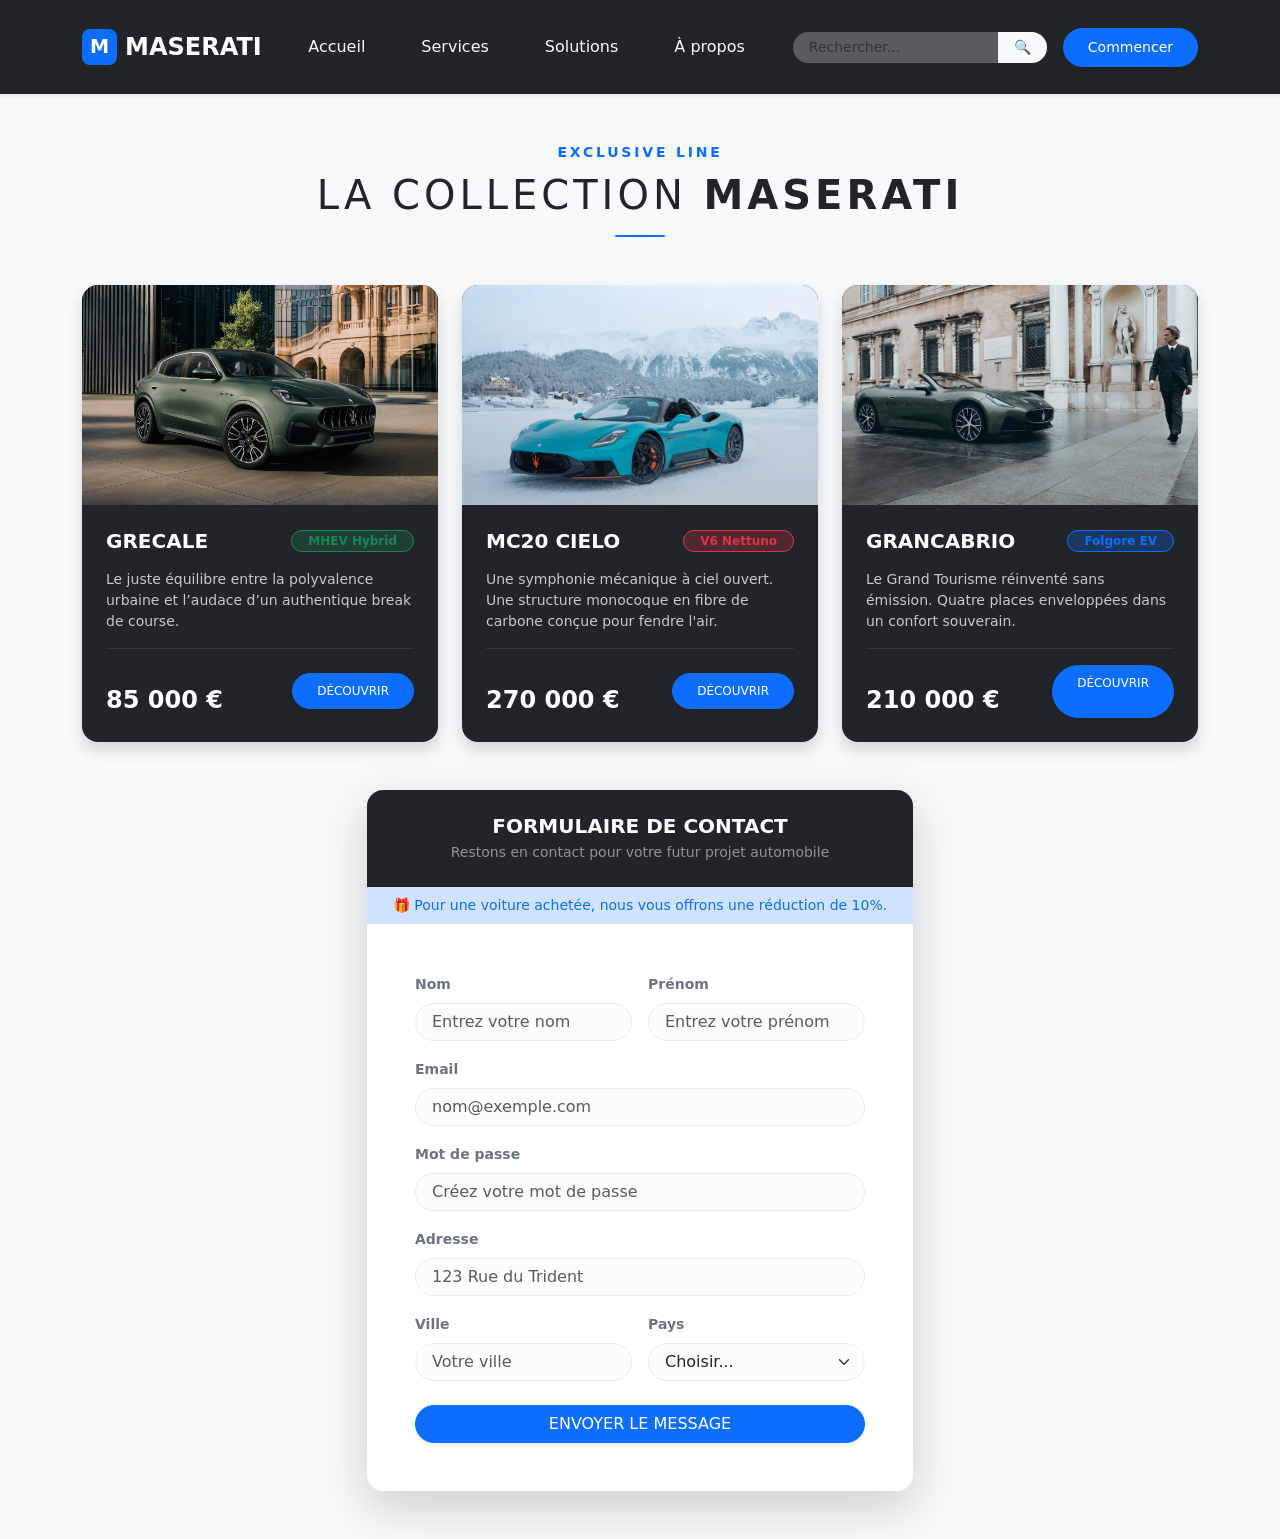
==== index.html @ 0b2f7b09 "Premier commit : ajout des fichiers du projet" ====
<!DOCTYPE html>
<html lang="fr">
<head>
    <meta charset="UTF-8">
    <meta name="viewport" content="width=device-width, initial-scale=1.0">
    <title>Maserati - Collection exclusive</title>
    <link rel="stylesheet" href="css/bootstrap.min.css">
</head>
<body class="bg-light text-dark">

    <nav class="navbar navbar-expand-lg navbar-dark bg-dark sticky-top shadow-sm py-4 position-relative overflow-hidden">
        
        <video autoplay loop muted playsinline class="position-absolute top-0 start-0 w-100 h-100 object-fit-cover z-0">
            <source src="grancabrio-folgore-on-the-road-preview-video-desktop.mp4" type="video/mp4">
        </video>

        <div class="container d-flex align-items-center justify-content-between position-relative z-1">

            <a class="navbar-brand d-flex align-items-center fw-bold fs-4 text-white" href="#">
                <span class="bg-primary text-white p-2 rounded-3 me-2 d-inline-block" style="line-height: 1; font-size: 1.2rem;">M</span>
                MASERATI
            </a>

            <ul class="nav d-none d-lg-flex align-items-center gap-4 list-unstyled mb-0">
                <li class="nav-item"><a class="nav-link active link-light fw-medium text-decoration-none" href="#">Accueil</a></li>
                <li class="nav-item"><a class="nav-link link-light fw-medium text-decoration-none" href="#">Services</a></li>
                <li class="nav-item"><a class="nav-link link-light fw-medium text-decoration-none" href="#">Solutions</a></li>
                <li class="nav-item"><a class="nav-link link-light fw-medium text-decoration-none" href="#">À propos</a></li>
                
                <div class="d-flex align-items-center gap-3 ms-2">
                    <form class="d-none d-xl-flex" role="search">
                        <div class="input-group">
                            <input class="form-control form-control-sm bg-white bg-opacity-25 border-0 text-white px-3 rounded-start-pill shadow-none" type="search" placeholder="Rechercher...">
                            <button class="btn btn-sm btn-light bg-opacity-25 border-0 rounded-end-pill text-white px-3" type="submit">🔍</button>
                        </div>
                    </form>
                    <a href="#" class="btn btn-primary btn-sm px-4 py-2 rounded-pill shadow-sm fw-medium">Commencer</a>
                </div>
            </ul>

            <button class="navbar-toggler border-0 shadow-none p-0 d-lg-none" type="button" data-bs-toggle="collapse" data-bs-target="#menuMobileCollapse" aria-controls="menuMobileCollapse" aria-expanded="false" aria-label="Toggle navigation">
                <span class="navbar-toggler-icon fs-4"></span>
            </button>

        </div>
    </nav>

    <div class="collapse d-lg-none bg-white shadow-sm border-bottom" id="menuMobileCollapse">
        <div class="container py-4">
            <div class="bg-danger rounded-pill mb-4 mx-auto" style="width: 55px; height: 4px;"></div>
            <ul class="list-unstyled text-center d-flex flex-column gap-3 fs-4 mb-0">
                <li class="nav-item"><a class="nav-link link-dark fw-semibold text-decoration-none" href="#">Accueil</a></li>
                <li class="nav-item"><a class="nav-link link-dark fw-semibold text-decoration-none" href="#">Services</a></li>
                <li class="nav-item"><a class="nav-link link-dark fw-semibold text-decoration-none" href="#">Solutions</a></li>
                <li class="nav-item"><a class="nav-link link-dark fw-semibold text-decoration-none" href="#">À propos</a></li>
            </ul>
        </div>
    </div>

    <div class="container my-5">
      <div class="text-center mb-5 position-relative">
        <span class="text-primary text-uppercase fw-bold tracking-widest small d-block mb-2" style="letter-spacing: 0.2em;">Exclusive Line</span>
        <h2 class="fw-light text-dark text-uppercase display-6" style="letter-spacing: 0.1em;">La Collection <span class="fw-bold">Maserati</span></h2>
        <div class="bg-primary rounded-pill mx-auto mt-3" style="width: 50px; height: 2px;"></div>
      </div>

      <div class="row g-4 justify-content-center">
        <div class="col-12 col-md-6 col-lg-4">
          <div class="card h-100 border-0 bg-dark text-white overflow-hidden rounded-4 shadow">
            <div class="overflow-hidden position-relative" style="max-height: 220px;">
              <img src="grecale-green-right-view-desktop.jpg" class="card-img-top object-fit-cover w-100 h-100" alt="Maserati Grecale" style="min-height: 220px;">
              <div class="position-absolute top-0 start-0 bg-gradient-to-t w-100 h-100 opacity-25" style="background: linear-gradient(to top, rgba(0,0,0,0.7), transparent);"></div>
            </div>
            <div class="card-body p-4 d-flex flex-column">
              <div class="d-flex justify-content-between align-items-center mb-3">
                <h4 class="fw-bold mb-0 text-uppercase tracking-wide fs-5">Grecale</h4>
                <span class="badge bg-success bg-opacity-25 text-success rounded-pill px-3 py-1.5 small fw-semibold border border-success border-opacity-20">MHEV Hybrid</span>
              </div>
              <p class="small opacity-75 lh-base flex-grow-1">Le juste équilibre entre la polyvalence urbaine et l’audace d’un authentique break de course.</p>
              <div class="pt-3 border-top border-secondary border-opacity-25 d-flex justify-content-between align-items-center mt-auto">
                <div>
                  <span class="d-block text-uppercase text-muted opacity-75" style="font-size: 0.7rem;">À partir de</span>
                  <span class="fs-4 fw-bold">85 000 €</span>
                </div>
                <a href="#" class="btn btn-primary btn-sm rounded-pill px-4 py-2 text-uppercase tracking-wider shadow-sm" style="font-size: 0.75rem;">Découvrir</a>
              </div>
            </div>
          </div>
        </div>

        <div class="col-12 col-md-6 col-lg-4">
          <div class="card h-100 border-0 bg-dark text-white overflow-hidden rounded-4 shadow">
            <div class="overflow-hidden position-relative" style="max-height: 220px;">
              <img src="mcpura-cielo-frozen-magma-front-side-view-hero-desktop.webp" class="card-img-top object-fit-cover w-100 h-100" alt="Maserati MC20 Cielo" style="min-height: 220px;">
              <div class="position-absolute top-0 start-0 bg-gradient-to-t w-100 h-100 opacity-25" style="background: linear-gradient(to top, rgba(0,0,0,0.7), transparent);"></div>
            </div>
            <div class="card-body p-4 d-flex flex-column">
              <div class="d-flex justify-content-between align-items-center mb-3">
                <h4 class="fw-bold mb-0 text-uppercase tracking-wide fs-5">MC20 Cielo</h4>
                <span class="badge bg-danger bg-opacity-25 text-danger rounded-pill px-3 py-1.5 small fw-semibold border border-danger border-opacity-20">V6 Nettuno</span>
              </div>
              <p class="small opacity-75 lh-base flex-grow-1">Une symphonie mécanique à ciel ouvert. Une structure monocoque en fibre de carbone conçue pour fendre l'air.</p>
              <div class="pt-3 border-top border-secondary border-opacity-25 d-flex justify-content-between align-items-center mt-auto">
                <div>
                  <span class="d-block text-uppercase text-muted opacity-75" style="font-size: 0.7rem;">À partir de</span>
                  <span class="fs-4 fw-bold">270 000 €</span>
                </div>
                <a href="#" class="btn btn-primary btn-sm rounded-pill px-4 py-2 text-uppercase tracking-wider shadow-sm" style="font-size: 0.75rem;">Découvrir</a>
              </div>
            </div>
          </div>
        </div>

        <div class="col-12 col-md-6 col-lg-4">
          <div class="card h-100 border-0 bg-dark text-white overflow-hidden rounded-4 shadow">
            <div class="overflow-hidden position-relative" style="max-height: 220px;">
              <img src="grancabrio-base-trim-roof-opened-front-left-view-desktop.jpg" class="card-img-top object-fit-cover w-100 h-100" alt="Maserati GranCabrio" style="min-height: 220px;">
              <div class="position-absolute top-0 start-0 bg-gradient-to-t w-100 h-100 opacity-25" style="background: linear-gradient(to top, rgba(0,0,0,0.7), transparent);"></div>
            </div>
            <div class="card-body p-4 d-flex flex-column">
              <div class="d-flex justify-content-between align-items-center mb-3">
                <h4 class="fw-bold mb-0 text-uppercase tracking-wide fs-5">GranCabrio</h4>
                <span class="badge bg-primary bg-opacity-25 text-primary rounded-pill px-3 py-1.5 small fw-semibold border border-primary border-opacity-20">Folgore EV</span>
              </div>
              <p class="small opacity-75 lh-base flex-grow-1">Le Grand Tourisme réinventé sans émission. Quatre places enveloppées dans un confort souverain.</p>
              <div class="pt-3 border-top border-secondary border-opacity-25 d-flex justify-content-between align-items-between mt-auto">
                <div>
                  <span class="d-block text-uppercase text-muted opacity-75" style="font-size: 0.7rem;">À partir de</span>
                  <span class="fs-4 fw-bold">210 000 €</span>
                </div>
                <a href="#" class="btn btn-primary btn-sm rounded-pill px-4 py-2 text-uppercase tracking-wider shadow-sm" style="font-size: 0.75rem;">Découvrir</a>
              </div>
            </div>
          </div>
        </div>
      </div>
    </div>

    <div class="container my-5">
      <div class="row justify-content-center">
        <div class="col-12 col-md-8 col-lg-6">
          <div class="card border-0 shadow-lg bg-white rounded-4 overflow-hidden">
            <div class="card-header bg-dark text-white text-center py-4 border-0">
              <h3 class="fw-bold text-uppercase tracking-wider mb-1 fs-5">Formulaire de contact</h3>
              <p class="text-white-50 small mb-0">Restons en contact pour votre futur projet automobile</p>
            </div>
            <div class="bg-primary-subtle text-primary text-center py-2 px-3 small fw-medium">
              🎁 Pour une voiture achetée, nous vous offrons une réduction de 10%.
            </div>
            <div class="card-body p-4 p-sm-5">
              <form>
                <div class="row g-3 mb-3">
                  <div class="col-12 col-sm-6">
                    <label for="inputNom" class="form-label small fw-semibold text-secondary">Nom</label>
                    <input type="text" class="form-control rounded-pill px-3 shadow-none border-light-subtle bg-light bg-opacity-50" id="inputNom" placeholder="Entrez votre nom" required>
                  </div>
                  <div class="col-12 col-sm-6">
                    <label for="inputPrenom" class="form-label small fw-semibold text-secondary">Prénom</label>
                    <input type="text" class="form-control rounded-pill px-3 shadow-none border-light-subtle bg-light bg-opacity-50" id="inputPrenom" placeholder="Entrez votre prénom" required>
                  </div>
                </div>
                <div class="mb-3">
                  <label for="inputEmail" class="form-label small fw-semibold text-secondary">Email</label>
                  <input type="email" class="form-control rounded-pill px-3 shadow-none border-light-subtle bg-light bg-opacity-50" id="inputEmail" placeholder="nom@exemple.com" required>
                </div>
                <div class="mb-3">
                  <label for="inputPassword" class="form-label small fw-semibold text-secondary">Mot de passe</label>
                  <input type="password" class="form-control rounded-pill px-3 shadow-none border-light-subtle bg-light bg-opacity-50" id="inputPassword" placeholder="Créez votre mot de passe" required>
                </div>
                <div class="mb-3">
                  <label for="inputAddress" class="form-label small fw-semibold text-secondary">Adresse</label>
                  <input type="text" class="form-control rounded-pill px-3 shadow-none border-light-subtle bg-light bg-opacity-50" id="inputAddress" placeholder="123 Rue du Trident" required>
                </div>
                <div class="row g-3 mb-4">
                  <div class="col-12 col-sm-6">
                    <label for="inputVille" class="form-label small fw-semibold text-secondary">Ville</label>
                    <input type="text" class="form-control rounded-pill px-3 shadow-none border-light-subtle bg-light bg-opacity-50" id="inputVille" placeholder="Votre ville" required>
                  </div>
                  <div class="col-12 col-sm-6">
                    <label for="selectPays" class="form-label small fw-semibold text-secondary">Pays</label>
                    <select class="form-select rounded-pill px-3 shadow-none border-light-subtle bg-light bg-opacity-50" id="selectPays" required>
                      <option value="" selected disabled>Choisir...</option>
                      <option value="CI">Côte d'Ivoire</option>
                      <option value="FR">France</option>
                      <option value="ES">Espagne</option>
                    </select>
                  </div>
                </div>
                <div class="d-grid mt-4">
                  <button type="submit" class="btn btn-primary rounded-pill py-2.5 fw-medium text-uppercase tracking-wider shadow-sm fs-7">Envoyer le message</button>
                </div>
              </form>
            </div>
          </div>
        </div>
      </div>
    </div>

</body>
</html>
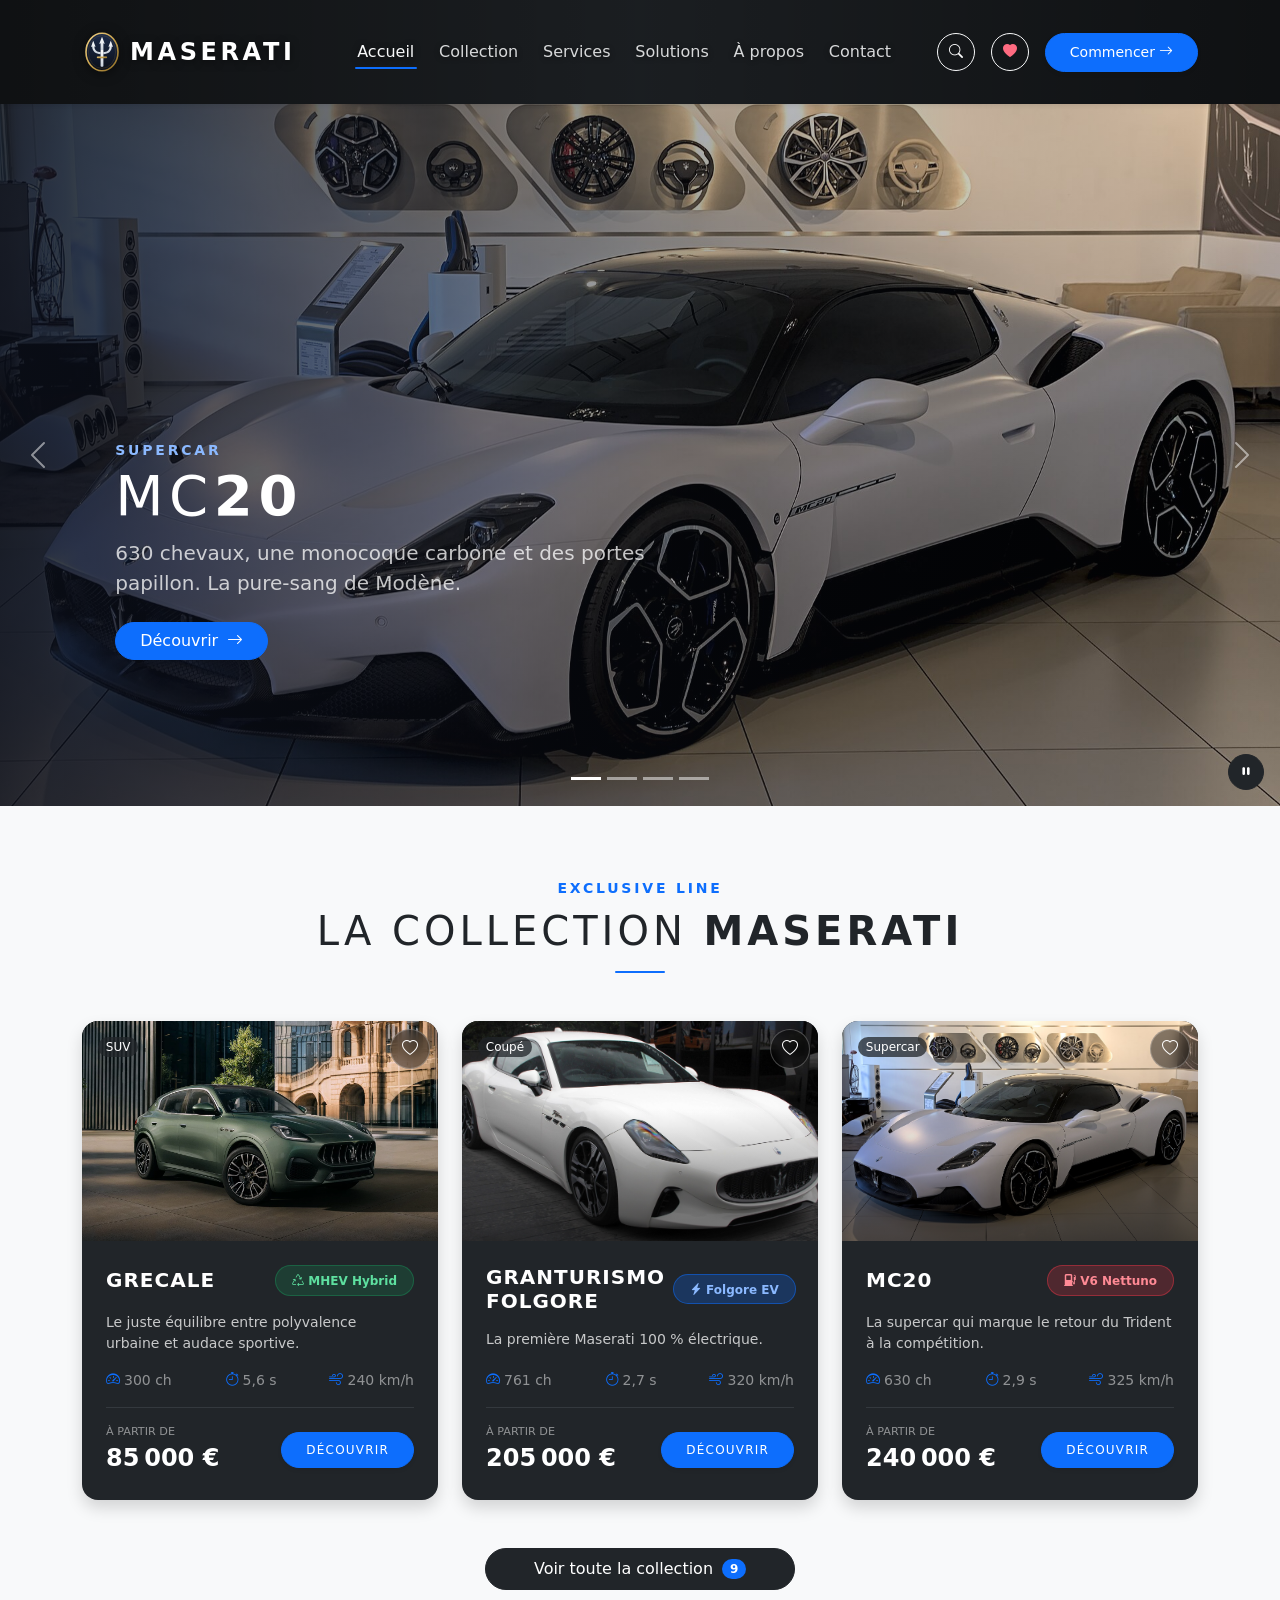
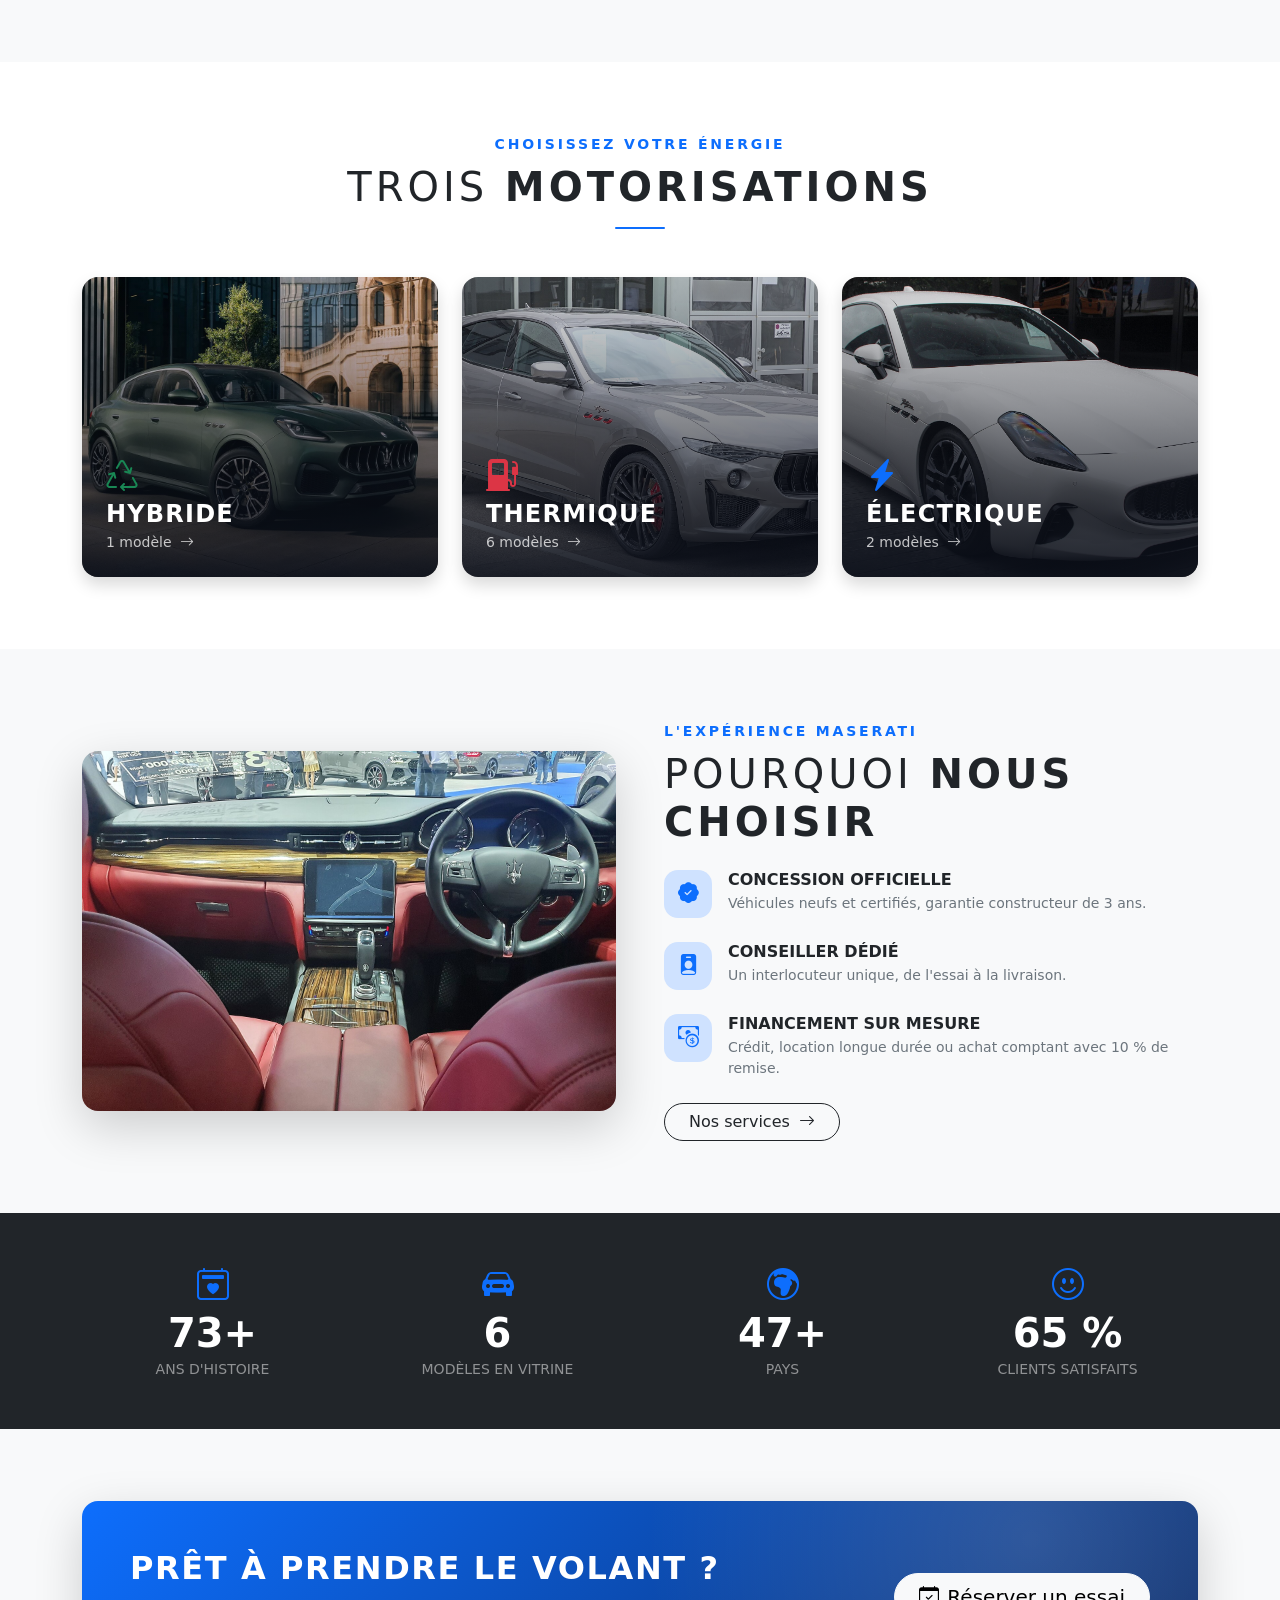
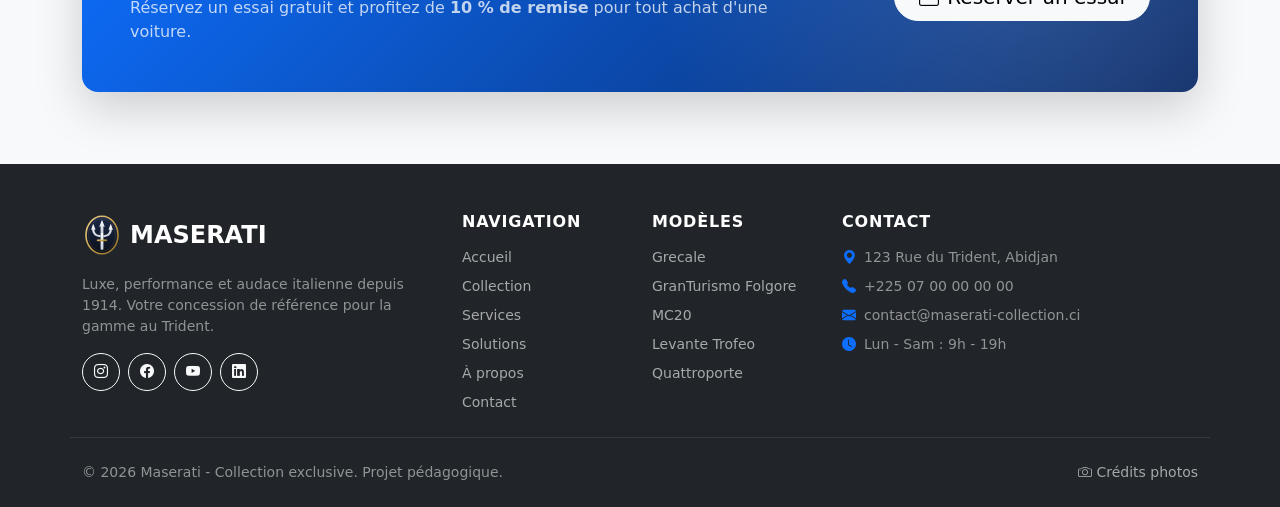
==== commit a451b659: "Update" ====
--- a/index.html
+++ b/index.html
@@ -3,198 +3,188 @@
 <head>
     <meta charset="UTF-8">
     <meta name="viewport" content="width=device-width, initial-scale=1.0">
-    <title>Maserati - Collection exclusive</title>
+    <meta name="description" content="Maserati - Collection exclusive : découvrez la gamme au Trident, nos services et nos solutions de financement.">
+    <title>Accueil | Maserati - Collection exclusive</title>
+    <link rel="icon" href="assets/img/logo.svg" type="image/svg+xml">
     <link rel="stylesheet" href="css/bootstrap.min.css">
+    <link rel="stylesheet" href="css/bootstrap-icons.min.css">
+    <link rel="stylesheet" href="assets/css/style.css">
 </head>
-<body class="bg-light text-dark">
+<body class="bg-light text-dark" data-page="accueil">
 
-    <nav class="navbar navbar-expand-lg navbar-dark bg-dark sticky-top shadow-sm py-4 position-relative overflow-hidden">
-        
-        <video autoplay loop muted playsinline class="position-absolute top-0 start-0 w-100 h-100 object-fit-cover z-0">
-            <source src="grancabrio-folgore-on-the-road-preview-video-desktop.mp4" type="video/mp4">
-        </video>
+    <a class="visually-hidden-focusable position-absolute top-0 start-0 m-2 btn btn-primary z-3" href="#contenu">Aller au contenu</a>
+    <div id="site-header"></div>
 
-        <div class="container d-flex align-items-center justify-content-between position-relative z-1">
+    <main id="contenu">
 
-            <a class="navbar-brand d-flex align-items-center fw-bold fs-4 text-white" href="#">
-                <span class="bg-primary text-white p-2 rounded-3 me-2 d-inline-block" style="line-height: 1; font-size: 1.2rem;">M</span>
-                MASERATI
-            </a>
-
-            <ul class="nav d-none d-lg-flex align-items-center gap-4 list-unstyled mb-0">
-                <li class="nav-item"><a class="nav-link active link-light fw-medium text-decoration-none" href="#">Accueil</a></li>
-                <li class="nav-item"><a class="nav-link link-light fw-medium text-decoration-none" href="#">Services</a></li>
-                <li class="nav-item"><a class="nav-link link-light fw-medium text-decoration-none" href="#">Solutions</a></li>
-                <li class="nav-item"><a class="nav-link link-light fw-medium text-decoration-none" href="#">À propos</a></li>
-                
-                <div class="d-flex align-items-center gap-3 ms-2">
-                    <form class="d-none d-xl-flex" role="search">
-                        <div class="input-group">
-                            <input class="form-control form-control-sm bg-white bg-opacity-25 border-0 text-white px-3 rounded-start-pill shadow-none" type="search" placeholder="Rechercher...">
-                            <button class="btn btn-sm btn-light bg-opacity-25 border-0 rounded-end-pill text-white px-3" type="submit">🔍</button>
-                        </div>
-                    </form>
-                    <a href="#" class="btn btn-primary btn-sm px-4 py-2 rounded-pill shadow-sm fw-medium">Commencer</a>
-                </div>
-            </ul>
-
-            <button class="navbar-toggler border-0 shadow-none p-0 d-lg-none" type="button" data-bs-toggle="collapse" data-bs-target="#menuMobileCollapse" aria-controls="menuMobileCollapse" aria-expanded="false" aria-label="Toggle navigation">
-                <span class="navbar-toggler-icon fs-4"></span>
-            </button>
-
+      <!-- ================= CARROUSEL ================= -->
+      <section class="carousel slide carousel-fade hero-carousel" id="heroCarousel" data-bs-ride="carousel" data-bs-interval="6000" aria-label="Modèles à la une">
+        <div class="carousel-indicators">
+          <button type="button" data-bs-target="#heroCarousel" data-bs-slide-to="0" class="active" aria-current="true" aria-label="MC20"></button>
+          <button type="button" data-bs-target="#heroCarousel" data-bs-slide-to="1" aria-label="GranTurismo Folgore"></button>
+          <button type="button" data-bs-target="#heroCarousel" data-bs-slide-to="2" aria-label="Grecale"></button>
+          <button type="button" data-bs-target="#heroCarousel" data-bs-slide-to="3" aria-label="Quattroporte"></button>
         </div>
-    </nav>
-
-    <div class="collapse d-lg-none bg-white shadow-sm border-bottom" id="menuMobileCollapse">
-        <div class="container py-4">
-            <div class="bg-danger rounded-pill mb-4 mx-auto" style="width: 55px; height: 4px;"></div>
-            <ul class="list-unstyled text-center d-flex flex-column gap-3 fs-4 mb-0">
-                <li class="nav-item"><a class="nav-link link-dark fw-semibold text-decoration-none" href="#">Accueil</a></li>
-                <li class="nav-item"><a class="nav-link link-dark fw-semibold text-decoration-none" href="#">Services</a></li>
-                <li class="nav-item"><a class="nav-link link-dark fw-semibold text-decoration-none" href="#">Solutions</a></li>
-                <li class="nav-item"><a class="nav-link link-dark fw-semibold text-decoration-none" href="#">À propos</a></li>
-            </ul>
-        </div>
-    </div>
-
-    <div class="container my-5">
-      <div class="text-center mb-5 position-relative">
-        <span class="text-primary text-uppercase fw-bold tracking-widest small d-block mb-2" style="letter-spacing: 0.2em;">Exclusive Line</span>
-        <h2 class="fw-light text-dark text-uppercase display-6" style="letter-spacing: 0.1em;">La Collection <span class="fw-bold">Maserati</span></h2>
-        <div class="bg-primary rounded-pill mx-auto mt-3" style="width: 50px; height: 2px;"></div>
-      </div>
-
-      <div class="row g-4 justify-content-center">
-        <div class="col-12 col-md-6 col-lg-4">
-          <div class="card h-100 border-0 bg-dark text-white overflow-hidden rounded-4 shadow">
-            <div class="overflow-hidden position-relative" style="max-height: 220px;">
-              <img src="grecale-green-right-view-desktop.jpg" class="card-img-top object-fit-cover w-100 h-100" alt="Maserati Grecale" style="min-height: 220px;">
-              <div class="position-absolute top-0 start-0 bg-gradient-to-t w-100 h-100 opacity-25" style="background: linear-gradient(to top, rgba(0,0,0,0.7), transparent);"></div>
+        <div class="carousel-inner">
+          <div class="carousel-item active">
+            <img src="assets/img/voitures/mc20.jpg" class="d-block w-100 hero-img" alt="Maserati MC20 blanche exposée en concession">
+            <div class="carousel-caption text-start">
+              <span class="text-uppercase small fw-bold tracking-widest hero-kicker">Supercar</span>
+              <h1 class="display-4 fw-light text-uppercase tracking-wider">MC<span class="fw-bold">20</span></h1>
+              <p class="lead opacity-75 d-none d-md-block">630 chevaux, une monocoque carbone et des portes papillon. La pure-sang de Modène.</p>
+              <button type="button" class="btn btn-primary rounded-pill px-4 mt-2" data-car="mc20">Découvrir <i class="bi bi-arrow-right ms-1" aria-hidden="true"></i></button>
             </div>
-            <div class="card-body p-4 d-flex flex-column">
-              <div class="d-flex justify-content-between align-items-center mb-3">
-                <h4 class="fw-bold mb-0 text-uppercase tracking-wide fs-5">Grecale</h4>
-                <span class="badge bg-success bg-opacity-25 text-success rounded-pill px-3 py-1.5 small fw-semibold border border-success border-opacity-20">MHEV Hybrid</span>
-              </div>
-              <p class="small opacity-75 lh-base flex-grow-1">Le juste équilibre entre la polyvalence urbaine et l’audace d’un authentique break de course.</p>
-              <div class="pt-3 border-top border-secondary border-opacity-25 d-flex justify-content-between align-items-center mt-auto">
-                <div>
-                  <span class="d-block text-uppercase text-muted opacity-75" style="font-size: 0.7rem;">À partir de</span>
-                  <span class="fs-4 fw-bold">85 000 €</span>
-                </div>
-                <a href="#" class="btn btn-primary btn-sm rounded-pill px-4 py-2 text-uppercase tracking-wider shadow-sm" style="font-size: 0.75rem;">Découvrir</a>
-              </div>
+          </div>
+          <div class="carousel-item">
+            <img src="assets/img/voitures/granturismo-folgore.jpg" class="d-block w-100 hero-img" alt="Maserati GranTurismo Folgore blanche" loading="lazy">
+            <div class="carousel-caption text-start">
+              <span class="text-uppercase small fw-bold tracking-widest hero-kicker"><i class="bi bi-lightning-charge-fill me-1" aria-hidden="true"></i>100 % électrique</span>
+              <h2 class="display-4 fw-light text-uppercase tracking-wider">GranTurismo <span class="fw-bold">Folgore</span></h2>
+              <p class="lead opacity-75 d-none d-md-block">761 chevaux, zéro émission. Le Grand Tourisme entre dans une nouvelle ère.</p>
+              <button type="button" class="btn btn-primary rounded-pill px-4 mt-2" data-car="granturismo-folgore">Découvrir <i class="bi bi-arrow-right ms-1" aria-hidden="true"></i></button>
+            </div>
+          </div>
+          <div class="carousel-item">
+            <img src="assets/img/voitures/grecale-trofeo.jpg" class="d-block w-100 hero-img" alt="Maserati Grecale Trofeo noire" loading="lazy">
+            <div class="carousel-caption text-start">
+              <span class="text-uppercase small fw-bold tracking-widest hero-kicker">SUV</span>
+              <h2 class="display-4 fw-light text-uppercase tracking-wider"><span class="fw-bold">Grecale</span></h2>
+              <p class="lead opacity-75 d-none d-md-block">Le SUV qui conjugue polyvalence au quotidien et âme de sportive.</p>
+              <button type="button" class="btn btn-primary rounded-pill px-4 mt-2" data-car="grecale">Découvrir <i class="bi bi-arrow-right ms-1" aria-hidden="true"></i></button>
+            </div>
+          </div>
+          <div class="carousel-item">
+            <img src="assets/img/voitures/quattroporte.jpg" class="d-block w-100 hero-img" alt="Maserati Quattroporte Trofeo grise" loading="lazy">
+            <div class="carousel-caption text-start">
+              <span class="text-uppercase small fw-bold tracking-widest hero-kicker">Berline</span>
+              <h2 class="display-4 fw-light text-uppercase tracking-wider"><span class="fw-bold">Quattroporte</span></h2>
+              <p class="lead opacity-75 d-none d-md-block">Depuis 1963, la berline de luxe à l'âme de compétition.</p>
+              <button type="button" class="btn btn-primary rounded-pill px-4 mt-2" data-car="quattroporte">Découvrir <i class="bi bi-arrow-right ms-1" aria-hidden="true"></i></button>
             </div>
           </div>
         </div>
+        <button class="carousel-control-prev" type="button" data-bs-target="#heroCarousel" data-bs-slide="prev">
+          <span class="carousel-control-prev-icon" aria-hidden="true"></span><span class="visually-hidden">Précédent</span>
+        </button>
+        <button class="carousel-control-next" type="button" data-bs-target="#heroCarousel" data-bs-slide="next">
+          <span class="carousel-control-next-icon" aria-hidden="true"></span><span class="visually-hidden">Suivant</span>
+        </button>
+        <button type="button" class="btn btn-sm btn-dark bg-opacity-50 rounded-circle position-absolute bottom-0 end-0 m-3 z-3 carousel-pause" id="heroPause" aria-label="Mettre le carrousel en pause">
+          <i class="bi bi-pause-fill" aria-hidden="true"></i>
+        </button>
+      </section>
 
-        <div class="col-12 col-md-6 col-lg-4">
-          <div class="card h-100 border-0 bg-dark text-white overflow-hidden rounded-4 shadow">
-            <div class="overflow-hidden position-relative" style="max-height: 220px;">
-              <img src="mcpura-cielo-frozen-magma-front-side-view-hero-desktop.webp" class="card-img-top object-fit-cover w-100 h-100" alt="Maserati MC20 Cielo" style="min-height: 220px;">
-              <div class="position-absolute top-0 start-0 bg-gradient-to-t w-100 h-100 opacity-25" style="background: linear-gradient(to top, rgba(0,0,0,0.7), transparent);"></div>
+      <!-- ================= MODÈLES À LA UNE ================= -->
+      <section class="container py-5 my-4">
+        <div class="text-center mb-5 reveal">
+          <span class="text-primary text-uppercase fw-bold small d-block mb-2 tracking-widest">Exclusive Line</span>
+          <h2 class="fw-light text-dark text-uppercase display-6 tracking-wider">La Collection <span class="fw-bold">Maserati</span></h2>
+          <div class="bg-primary rounded-pill mx-auto mt-3 section-bar"></div>
+        </div>
+
+        <div class="row g-4 justify-content-center" id="featuredList"></div>
+
+        <div class="text-center mt-5 reveal">
+          <a href="collection.html" class="btn btn-dark rounded-pill px-5 py-2">
+            Voir toute la collection <span class="badge bg-primary rounded-pill ms-1" id="totalModels"></span>
+          </a>
+        </div>
+      </section>
+
+      <!-- ================= PAR MOTORISATION ================= -->
+      <section class="bg-white py-5">
+        <div class="container py-4">
+          <div class="text-center mb-5 reveal">
+            <span class="text-primary text-uppercase fw-bold small d-block mb-2 tracking-widest">Choisissez votre énergie</span>
+            <h2 class="fw-light text-dark text-uppercase display-6 tracking-wider">Trois <span class="fw-bold">motorisations</span></h2>
+            <div class="bg-primary rounded-pill mx-auto mt-3 section-bar"></div>
+          </div>
+          <div class="row g-4" id="energyTiles"></div>
+        </div>
+      </section>
+
+      <!-- ================= POURQUOI NOUS ================= -->
+      <section class="container py-5 my-4">
+        <div class="row g-5 align-items-center">
+          <div class="col-12 col-lg-6 reveal">
+            <div class="rounded-4 overflow-hidden shadow-lg position-relative about-img">
+              <img src="assets/img/voitures/interieur-quattroporte.jpg" class="position-absolute top-0 start-0 w-100 h-100 object-fit-cover" alt="Intérieur cuir rouge d'une Maserati Quattroporte" loading="lazy">
             </div>
-            <div class="card-body p-4 d-flex flex-column">
-              <div class="d-flex justify-content-between align-items-center mb-3">
-                <h4 class="fw-bold mb-0 text-uppercase tracking-wide fs-5">MC20 Cielo</h4>
-                <span class="badge bg-danger bg-opacity-25 text-danger rounded-pill px-3 py-1.5 small fw-semibold border border-danger border-opacity-20">V6 Nettuno</span>
+          </div>
+          <div class="col-12 col-lg-6 reveal">
+            <span class="text-primary text-uppercase fw-bold small d-block mb-2 tracking-widest">L'expérience Maserati</span>
+            <h2 class="fw-light text-uppercase display-6 tracking-wider mb-4">Pourquoi <span class="fw-bold">nous choisir</span></h2>
+            <div class="d-flex flex-column gap-4">
+              <div class="d-flex gap-3">
+                <div class="feature-icon"><i class="bi bi-patch-check-fill" aria-hidden="true"></i></div>
+                <div><h3 class="fs-6 fw-bold text-uppercase mb-1">Concession officielle</h3><p class="small text-secondary mb-0">Véhicules neufs et certifiés, garantie constructeur de 3 ans.</p></div>
               </div>
-              <p class="small opacity-75 lh-base flex-grow-1">Une symphonie mécanique à ciel ouvert. Une structure monocoque en fibre de carbone conçue pour fendre l'air.</p>
-              <div class="pt-3 border-top border-secondary border-opacity-25 d-flex justify-content-between align-items-center mt-auto">
-                <div>
-                  <span class="d-block text-uppercase text-muted opacity-75" style="font-size: 0.7rem;">À partir de</span>
-                  <span class="fs-4 fw-bold">270 000 €</span>
-                </div>
-                <a href="#" class="btn btn-primary btn-sm rounded-pill px-4 py-2 text-uppercase tracking-wider shadow-sm" style="font-size: 0.75rem;">Découvrir</a>
+              <div class="d-flex gap-3">
+                <div class="feature-icon"><i class="bi bi-person-badge-fill" aria-hidden="true"></i></div>
+                <div><h3 class="fs-6 fw-bold text-uppercase mb-1">Conseiller dédié</h3><p class="small text-secondary mb-0">Un interlocuteur unique, de l'essai à la livraison.</p></div>
               </div>
+              <div class="d-flex gap-3">
+                <div class="feature-icon"><i class="bi bi-cash-coin" aria-hidden="true"></i></div>
+                <div><h3 class="fs-6 fw-bold text-uppercase mb-1">Financement sur mesure</h3><p class="small text-secondary mb-0">Crédit, location longue durée ou achat comptant avec 10 % de remise.</p></div>
+              </div>
+            </div>
+            <a href="services.html" class="btn btn-outline-dark rounded-pill px-4 mt-4">Nos services <i class="bi bi-arrow-right ms-1" aria-hidden="true"></i></a>
+          </div>
+        </div>
+      </section>
+
+      <!-- ================= CHIFFRES ================= -->
+      <section class="bg-dark text-white py-5">
+        <div class="container">
+          <div class="row g-4 text-center">
+            <div class="col-6 col-md-3">
+              <i class="bi bi-calendar2-heart fs-2 text-primary" aria-hidden="true"></i>
+              <span class="d-block display-6 fw-bold stat-number" data-count="110" data-suffix="+">0</span>
+              <span class="small text-white-50 text-uppercase">Ans d'histoire</span>
+            </div>
+            <div class="col-6 col-md-3">
+              <i class="bi bi-car-front-fill fs-2 text-primary" aria-hidden="true"></i>
+              <span class="d-block display-6 fw-bold stat-number" data-count="9">0</span>
+              <span class="small text-white-50 text-uppercase">Modèles en vitrine</span>
+            </div>
+            <div class="col-6 col-md-3">
+              <i class="bi bi-globe-europe-africa fs-2 text-primary" aria-hidden="true"></i>
+              <span class="d-block display-6 fw-bold stat-number" data-count="70" data-suffix="+">0</span>
+              <span class="small text-white-50 text-uppercase">Pays</span>
+            </div>
+            <div class="col-6 col-md-3">
+              <i class="bi bi-emoji-smile fs-2 text-primary" aria-hidden="true"></i>
+              <span class="d-block display-6 fw-bold stat-number" data-count="98" data-suffix=" %">0</span>
+              <span class="small text-white-50 text-uppercase">Clients satisfaits</span>
             </div>
           </div>
         </div>
+      </section>
 
-        <div class="col-12 col-md-6 col-lg-4">
-          <div class="card h-100 border-0 bg-dark text-white overflow-hidden rounded-4 shadow">
-            <div class="overflow-hidden position-relative" style="max-height: 220px;">
-              <img src="grancabrio-base-trim-roof-opened-front-left-view-desktop.jpg" class="card-img-top object-fit-cover w-100 h-100" alt="Maserati GranCabrio" style="min-height: 220px;">
-              <div class="position-absolute top-0 start-0 bg-gradient-to-t w-100 h-100 opacity-25" style="background: linear-gradient(to top, rgba(0,0,0,0.7), transparent);"></div>
+      <!-- ================= APPEL À L'ACTION ================= -->
+      <section class="container py-5 my-4">
+        <div class="cta-band rounded-4 p-4 p-md-5 text-white shadow-lg reveal">
+          <div class="row align-items-center g-4">
+            <div class="col-12 col-lg-8">
+              <h2 class="fw-bold text-uppercase tracking-wide mb-2">Prêt à prendre le volant ?</h2>
+              <p class="mb-0 opacity-75">Réservez un essai gratuit et profitez de <strong>10 % de remise</strong> pour tout achat d'une voiture.</p>
             </div>
-            <div class="card-body p-4 d-flex flex-column">
-              <div class="d-flex justify-content-between align-items-center mb-3">
-                <h4 class="fw-bold mb-0 text-uppercase tracking-wide fs-5">GranCabrio</h4>
-                <span class="badge bg-primary bg-opacity-25 text-primary rounded-pill px-3 py-1.5 small fw-semibold border border-primary border-opacity-20">Folgore EV</span>
-              </div>
-              <p class="small opacity-75 lh-base flex-grow-1">Le Grand Tourisme réinventé sans émission. Quatre places enveloppées dans un confort souverain.</p>
-              <div class="pt-3 border-top border-secondary border-opacity-25 d-flex justify-content-between align-items-between mt-auto">
-                <div>
-                  <span class="d-block text-uppercase text-muted opacity-75" style="font-size: 0.7rem;">À partir de</span>
-                  <span class="fs-4 fw-bold">210 000 €</span>
-                </div>
-                <a href="#" class="btn btn-primary btn-sm rounded-pill px-4 py-2 text-uppercase tracking-wider shadow-sm" style="font-size: 0.75rem;">Découvrir</a>
-              </div>
+            <div class="col-12 col-lg-4 text-lg-end">
+              <a href="contact.html?sujet=essai" class="btn btn-light btn-lg rounded-pill px-4"><i class="bi bi-calendar-check me-2" aria-hidden="true"></i>Réserver un essai</a>
             </div>
           </div>
         </div>
-      </div>
-    </div>
+      </section>
 
-    <div class="container my-5">
-      <div class="row justify-content-center">
-        <div class="col-12 col-md-8 col-lg-6">
-          <div class="card border-0 shadow-lg bg-white rounded-4 overflow-hidden">
-            <div class="card-header bg-dark text-white text-center py-4 border-0">
-              <h3 class="fw-bold text-uppercase tracking-wider mb-1 fs-5">Formulaire de contact</h3>
-              <p class="text-white-50 small mb-0">Restons en contact pour votre futur projet automobile</p>
-            </div>
-            <div class="bg-primary-subtle text-primary text-center py-2 px-3 small fw-medium">
-              🎁 Pour une voiture achetée, nous vous offrons une réduction de 10%.
-            </div>
-            <div class="card-body p-4 p-sm-5">
-              <form>
-                <div class="row g-3 mb-3">
-                  <div class="col-12 col-sm-6">
-                    <label for="inputNom" class="form-label small fw-semibold text-secondary">Nom</label>
-                    <input type="text" class="form-control rounded-pill px-3 shadow-none border-light-subtle bg-light bg-opacity-50" id="inputNom" placeholder="Entrez votre nom" required>
-                  </div>
-                  <div class="col-12 col-sm-6">
-                    <label for="inputPrenom" class="form-label small fw-semibold text-secondary">Prénom</label>
-                    <input type="text" class="form-control rounded-pill px-3 shadow-none border-light-subtle bg-light bg-opacity-50" id="inputPrenom" placeholder="Entrez votre prénom" required>
-                  </div>
-                </div>
-                <div class="mb-3">
-                  <label for="inputEmail" class="form-label small fw-semibold text-secondary">Email</label>
-                  <input type="email" class="form-control rounded-pill px-3 shadow-none border-light-subtle bg-light bg-opacity-50" id="inputEmail" placeholder="nom@exemple.com" required>
-                </div>
-                <div class="mb-3">
-                  <label for="inputPassword" class="form-label small fw-semibold text-secondary">Mot de passe</label>
-                  <input type="password" class="form-control rounded-pill px-3 shadow-none border-light-subtle bg-light bg-opacity-50" id="inputPassword" placeholder="Créez votre mot de passe" required>
-                </div>
-                <div class="mb-3">
-                  <label for="inputAddress" class="form-label small fw-semibold text-secondary">Adresse</label>
-                  <input type="text" class="form-control rounded-pill px-3 shadow-none border-light-subtle bg-light bg-opacity-50" id="inputAddress" placeholder="123 Rue du Trident" required>
-                </div>
-                <div class="row g-3 mb-4">
-                  <div class="col-12 col-sm-6">
-                    <label for="inputVille" class="form-label small fw-semibold text-secondary">Ville</label>
-                    <input type="text" class="form-control rounded-pill px-3 shadow-none border-light-subtle bg-light bg-opacity-50" id="inputVille" placeholder="Votre ville" required>
-                  </div>
-                  <div class="col-12 col-sm-6">
-                    <label for="selectPays" class="form-label small fw-semibold text-secondary">Pays</label>
-                    <select class="form-select rounded-pill px-3 shadow-none border-light-subtle bg-light bg-opacity-50" id="selectPays" required>
-                      <option value="" selected disabled>Choisir...</option>
-                      <option value="CI">Côte d'Ivoire</option>
-                      <option value="FR">France</option>
-                      <option value="ES">Espagne</option>
-                    </select>
-                  </div>
-                </div>
-                <div class="d-grid mt-4">
-                  <button type="submit" class="btn btn-primary rounded-pill py-2.5 fw-medium text-uppercase tracking-wider shadow-sm fs-7">Envoyer le message</button>
-                </div>
-              </form>
-            </div>
-          </div>
-        </div>
-      </div>
-    </div>
+    </main>
 
+    <div id="site-footer"></div>
+
+    <script src="js/bootstrap.bundle.min.js"></script>
+    <script src="assets/js/data.js"></script>
+    <script src="assets/js/utils.js"></script>
+    <script src="assets/js/layout.js"></script>
+    <script src="assets/js/components.js"></script>
+    <script src="assets/js/pages/accueil.js"></script>
 </body>
-</html>+</html>
--- a/assets/css/style.css
+++ b/assets/css/style.css
@@ -0,0 +1,677 @@
+/* ==========================================================================
+   Maserati - Collection exclusive
+   Styles complémentaires à Bootstrap 5.3 (css/bootstrap.min.css)
+   Sommaire :
+     1. Variables & base          6. Cartes voitures
+     2. Utilitaires               7. Services, étapes, solutions
+     3. Barre de navigation       8. À propos (frise, galerie)
+     4. Bandeaux de page          9. Contact, footer, divers
+     5. Carrousel d'accueil      10. Animations & accessibilité
+   ========================================================================== */
+
+/* ---------- 1. Variables & base ---------- */
+:root {
+  --mas-dark: #0b0f19;
+  --mas-gold: #c9a24d;
+  --mas-transition: 0.4s ease;
+}
+
+html {
+  scroll-behavior: smooth;
+  scroll-padding-top: 100px;
+}
+
+body {
+  overflow-x: hidden;
+}
+
+/* ---------- 2. Utilitaires ---------- */
+.tracking-wide    { letter-spacing: 0.05em; }
+.tracking-wider   { letter-spacing: 0.1em; }
+.tracking-widest  { letter-spacing: 0.2em; }
+.fs-7             { font-size: 0.85rem; }
+.price-label      { font-size: 0.7rem; }
+.btn-xs-text      { font-size: 0.75rem; }
+.section-bar      { width: 50px; height: 2px; }
+
+/* ---------- 3. Barre de navigation (vidéo en fond, comme au départ) ---------- */
+.site-header {
+  z-index: 1030;
+}
+
+.site-header .navbar {
+  transition: padding var(--mas-transition);
+}
+
+/* Voile léger pour garder le texte lisible sur la vidéo */
+.nav-video-overlay {
+  z-index: 0;
+  background: linear-gradient(90deg, rgba(0, 0, 0, 0.55), rgba(0, 0, 0, 0.2) 50%, rgba(0, 0, 0, 0.55));
+  pointer-events: none;
+}
+
+/* Au défilement, la barre devient plus compacte */
+.site-header.is-scrolled .navbar {
+  padding-top: 0.6rem !important;
+  padding-bottom: 0.6rem !important;
+}
+
+.brand-emblem {
+  filter: drop-shadow(0 2px 6px rgba(0, 0, 0, 0.5));
+  transition: transform var(--mas-transition);
+}
+
+.brand:hover .brand-emblem {
+  transform: rotate(-8deg) scale(1.05);
+}
+
+.brand-text {
+  letter-spacing: 0.15em;
+  text-shadow: 0 2px 8px rgba(0, 0, 0, 0.5);
+}
+
+.nav-desktop .nav-link {
+  position: relative;
+  white-space: nowrap;
+  padding-inline: 0.65rem;
+  opacity: 0.85;
+  text-shadow: 0 1px 6px rgba(0, 0, 0, 0.6);
+  transition: opacity var(--mas-transition);
+}
+
+.nav-desktop .nav-link::after {
+  content: "";
+  position: absolute;
+  left: 0.5rem;
+  right: 0.5rem;
+  bottom: 0.2rem;
+  height: 2px;
+  border-radius: 2px;
+  background-color: var(--bs-primary);
+  transform: scaleX(0);
+  transition: transform var(--mas-transition);
+}
+
+.nav-desktop .nav-link:hover,
+.nav-desktop .nav-link.active {
+  opacity: 1;
+}
+
+.nav-desktop .nav-link:hover::after,
+.nav-desktop .nav-link.active::after {
+  transform: scaleX(1);
+}
+
+.nav-mobile .nav-link.active {
+  color: var(--bs-primary) !important;
+}
+
+.search-input::placeholder {
+  color: rgba(255, 255, 255, 0.75);
+}
+
+#menuMobileCollapse .search-input::placeholder {
+  color: var(--bs-secondary-color);
+}
+
+.nav-fav {
+  width: 38px;
+  height: 38px;
+  display: inline-flex;
+  align-items: center;
+  justify-content: center;
+}
+
+.nav-fav .bi {
+  color: #ff6b81;
+}
+
+.nav-fav:hover .bi {
+  color: #fff;
+}
+
+/* ---------- 4. Bandeaux de page (pages internes) ---------- */
+.page-hero {
+  position: relative;
+  overflow: hidden;
+  background-color: var(--mas-dark);
+  min-height: 280px;
+  display: flex;
+  align-items: flex-end;
+}
+
+.page-hero-img {
+  position: absolute;
+  inset: 0;
+  width: 100%;
+  height: 100%;
+  object-fit: cover;
+  opacity: 0.55;
+  transform: scale(1.05);
+  animation: heroZoom 12s ease-out forwards;
+}
+
+.page-hero::after {
+  content: "";
+  position: absolute;
+  inset: 0;
+  background: linear-gradient(to top, rgba(11, 15, 25, 0.95), rgba(11, 15, 25, 0.2));
+}
+
+.page-hero .container {
+  z-index: 1;
+}
+
+@keyframes heroZoom {
+  to { transform: scale(1); }
+}
+
+.breadcrumb-dark .breadcrumb-item,
+.breadcrumb-dark .breadcrumb-item a {
+  color: rgba(255, 255, 255, 0.7);
+  text-decoration: none;
+}
+
+.breadcrumb-dark .breadcrumb-item a:hover {
+  color: #fff;
+}
+
+.breadcrumb-dark .breadcrumb-item.active {
+  color: #fff;
+}
+
+.breadcrumb-dark .breadcrumb-item + .breadcrumb-item::before {
+  color: rgba(255, 255, 255, 0.5);
+}
+
+/* ---------- 5. Carrousel d'accueil ---------- */
+.hero-carousel {
+  background-color: var(--mas-dark);
+}
+
+.hero-img {
+  height: min(78vh, 720px);
+  min-height: 420px;
+  object-fit: cover;
+}
+
+.hero-carousel .carousel-item::after {
+  content: "";
+  position: absolute;
+  inset: 0;
+  background: linear-gradient(90deg, rgba(11, 15, 25, 0.85) 0%, rgba(11, 15, 25, 0.35) 55%, rgba(11, 15, 25, 0.1) 100%);
+  pointer-events: none;
+}
+
+.hero-carousel .carousel-control-prev,
+.hero-carousel .carousel-control-next {
+  width: 6%;
+  z-index: 3;
+}
+
+.hero-carousel .carousel-caption {
+  z-index: 2;
+  left: 9%;
+  right: 8%;
+  bottom: 18%;
+  max-width: 620px;
+}
+
+.hero-kicker {
+  color: #8bb9ff;
+}
+
+.carousel-pause {
+  width: 36px;
+  height: 36px;
+}
+
+/* ---------- 6. Cartes voitures ---------- */
+.car-card {
+  transition: transform var(--mas-transition), box-shadow var(--mas-transition);
+}
+
+.car-card:hover {
+  transform: translateY(-8px);
+  box-shadow: 0 1.5rem 3rem rgba(0, 0, 0, 0.3) !important;
+}
+
+.car-media {
+  height: 220px;
+}
+
+.car-media img {
+  transition: transform 0.6s ease;
+}
+
+.car-card:hover .car-media img {
+  transform: scale(1.08);
+}
+
+.car-media-overlay {
+  background: linear-gradient(to top, rgba(0, 0, 0, 0.55), transparent 60%);
+  pointer-events: none;
+}
+
+.car-badge {
+  white-space: nowrap;
+}
+
+.car-quickspecs {
+  gap: 0.5rem;
+}
+
+.fav-btn {
+  width: 40px;
+  height: 40px;
+  border-radius: 50%;
+  display: inline-flex;
+  align-items: center;
+  justify-content: center;
+  background-color: rgba(0, 0, 0, 0.45);
+  color: #fff;
+  border: 1px solid rgba(255, 255, 255, 0.25);
+  backdrop-filter: blur(6px);
+  -webkit-backdrop-filter: blur(6px);
+  z-index: 2;
+  transition: transform 0.2s ease, background-color 0.2s ease;
+}
+
+.fav-btn:hover,
+.fav-btn:focus-visible {
+  background-color: rgba(0, 0, 0, 0.7);
+  color: #fff;
+  transform: scale(1.1);
+}
+
+.fav-btn.is-active {
+  color: #ff4d6d;
+}
+
+.fav-btn.is-active .bi {
+  animation: heartBeat 0.4s ease;
+}
+
+.fav-btn-lg {
+  width: 48px;
+  height: 48px;
+  font-size: 1.25rem;
+}
+
+@keyframes heartBeat {
+  50% { transform: scale(1.35); }
+}
+
+.filter-btn.active {
+  color: #fff;
+}
+
+.filter-btn.btn-outline-dark.active {
+  background-color: var(--bs-dark);
+}
+
+.filter-btn.btn-outline-danger.active {
+  background-color: var(--bs-danger);
+}
+
+.toolbar {
+  position: relative;
+  z-index: 2;
+  margin-top: -3.5rem;
+}
+
+/* "hidden" doit l'emporter sur la classe d-flex de Bootstrap */
+.compare-bar[hidden] {
+  display: none !important;
+}
+
+/* Badges lisibles sur fond sombre (cartes et fiche détaillée) */
+.car-badge-success { color: #5ee0a0 !important; }
+.car-badge-danger  { color: #ff8a95 !important; }
+.car-badge-primary { color: #8bb9ff !important; }
+
+.compare-bar {
+  z-index: 1040;
+  max-width: calc(100% - 2rem);
+}
+
+.modal-car-img {
+  min-height: 300px;
+  max-height: 80vh;
+}
+
+/* Tuiles « motorisation » de l'accueil */
+.energy-tile {
+  height: 300px;
+}
+
+.energy-tile img {
+  transition: transform 0.6s ease;
+}
+
+.energy-tile:hover img {
+  transform: scale(1.08);
+}
+
+.energy-tile-overlay {
+  background: linear-gradient(to top, rgba(11, 15, 25, 0.92), rgba(11, 15, 25, 0.1));
+}
+
+/* ---------- 7. Services, étapes, solutions ---------- */
+.service-card {
+  transition: transform var(--mas-transition), box-shadow var(--mas-transition);
+}
+
+.service-card:hover {
+  transform: translateY(-6px);
+  box-shadow: 0 1rem 2rem rgba(0, 0, 0, 0.1) !important;
+}
+
+.service-icon {
+  width: 64px;
+  height: 64px;
+  font-size: 1.75rem;
+  color: #fff;
+  background: linear-gradient(135deg, var(--bs-primary), #0a3d91);
+  box-shadow: 0 0.5rem 1rem rgba(var(--bs-primary-rgb), 0.3);
+}
+
+.feature-icon {
+  flex-shrink: 0;
+  width: 48px;
+  height: 48px;
+  border-radius: 14px;
+  display: flex;
+  align-items: center;
+  justify-content: center;
+  font-size: 1.3rem;
+  color: var(--bs-primary);
+  background-color: var(--bs-primary-bg-subtle);
+}
+
+.step {
+  position: relative;
+  padding: 2rem 1rem 1rem;
+  border-radius: 1rem;
+  background-color: var(--bs-light);
+  height: 100%;
+}
+
+.step-number {
+  position: absolute;
+  top: -16px;
+  left: 50%;
+  transform: translateX(-50%);
+  width: 32px;
+  height: 32px;
+  border-radius: 50%;
+  background-color: var(--bs-dark);
+  color: #fff;
+  font-weight: 700;
+  display: flex;
+  align-items: center;
+  justify-content: center;
+}
+
+.solution-card.featured {
+  border: 2px solid var(--bs-primary) !important;
+}
+
+.monthly-result {
+  font-size: clamp(2rem, 5vw, 2.6rem);
+}
+
+.sim-thumb {
+  width: 96px;
+  height: 64px;
+  flex-shrink: 0;
+}
+
+.sim-bar {
+  height: 10px;
+  background-color: rgba(255, 255, 255, 0.1);
+}
+
+.sim-bar > div {
+  transition: width var(--mas-transition);
+}
+
+.cta-band {
+  background:
+    radial-gradient(circle at 85% 20%, rgba(255, 255, 255, 0.15), transparent 40%),
+    linear-gradient(135deg, var(--bs-primary), #0a2a66);
+}
+
+/* ---------- 8. À propos ---------- */
+.about-img {
+  min-height: 360px;
+}
+
+.stat-number {
+  font-variant-numeric: tabular-nums;
+}
+
+/* Frise chronologique : verticale, alternée sur grand écran */
+.timeline {
+  position: relative;
+  max-width: 960px;
+  margin: 0 auto;
+}
+
+.timeline::before {
+  content: "";
+  position: absolute;
+  top: 0;
+  bottom: 0;
+  left: 22px;
+  width: 2px;
+  background: linear-gradient(var(--bs-primary), var(--mas-gold));
+}
+
+.timeline-item {
+  position: relative;
+  padding-left: 64px;
+  margin-bottom: 2rem;
+}
+
+.timeline-dot {
+  position: absolute;
+  left: 0;
+  top: 0.75rem;
+  width: 46px;
+  height: 46px;
+  border-radius: 50%;
+  background-color: var(--bs-primary);
+  color: #fff;
+  display: flex;
+  align-items: center;
+  justify-content: center;
+  border: 4px solid var(--bs-dark);
+  box-shadow: 0 0 0 2px var(--bs-primary);
+}
+
+.timeline-card {
+  background-color: rgba(255, 255, 255, 0.05);
+  border: 1px solid rgba(255, 255, 255, 0.08);
+}
+
+.timeline-year {
+  font-size: 1.5rem;
+}
+
+@media (min-width: 992px) {
+  .timeline::before {
+    left: 50%;
+    transform: translateX(-50%);
+  }
+
+  .timeline-item {
+    width: 50%;
+    padding-left: 0;
+  }
+
+  .timeline-item.is-left {
+    padding-right: 56px;
+    text-align: right;
+  }
+
+  .timeline-item.is-right {
+    margin-left: 50%;
+    padding-left: 56px;
+  }
+
+  .timeline-item.is-left .timeline-dot {
+    left: auto;
+    right: -23px;
+  }
+
+  .timeline-item.is-right .timeline-dot {
+    left: -23px;
+  }
+}
+
+/* Galerie */
+.gallery-item {
+  aspect-ratio: 4 / 3;
+  display: block;
+  background-color: var(--bs-dark);
+  cursor: zoom-in;
+}
+
+.gallery-item img {
+  transition: transform 0.5s ease, opacity 0.5s ease;
+}
+
+.gallery-item:hover img,
+.gallery-item:focus-visible img {
+  transform: scale(1.08);
+  opacity: 0.7;
+}
+
+.gallery-zoom {
+  color: #fff;
+  font-size: 1.5rem;
+  opacity: 0;
+  transition: opacity 0.3s ease;
+}
+
+.gallery-item:hover .gallery-zoom,
+.gallery-item:focus-visible .gallery-zoom {
+  opacity: 1;
+}
+
+.lightbox-img {
+  max-height: 80vh;
+  object-fit: contain;
+  background-color: #000;
+}
+
+.lightbox-nav {
+  width: 44px;
+  height: 44px;
+}
+
+/* ---------- 9. Contact, footer, divers ---------- */
+.contact-input {
+  background-color: rgba(var(--bs-light-rgb), 0.6);
+  border-color: var(--bs-border-color-translucent);
+}
+
+.contact-input:focus {
+  border-color: var(--bs-primary);
+  box-shadow: 0 0 0 0.2rem rgba(var(--bs-primary-rgb), 0.15) !important;
+}
+
+textarea.contact-input {
+  border-radius: 1rem;
+  resize: vertical;
+}
+
+.blink {
+  font-size: 0.5rem;
+  vertical-align: middle;
+  animation: blink 1.5s infinite;
+}
+
+@keyframes blink {
+  50% { opacity: 0.2; }
+}
+
+.footer-link {
+  color: rgba(255, 255, 255, 0.6);
+  text-decoration: none;
+  transition: color var(--mas-transition);
+}
+
+.footer-link:hover {
+  color: #fff;
+}
+
+.social-btn {
+  width: 38px;
+  height: 38px;
+  display: inline-flex;
+  align-items: center;
+  justify-content: center;
+}
+
+.back-to-top {
+  right: 1.5rem;
+  bottom: 1.5rem;
+  width: 48px;
+  height: 48px;
+  z-index: 1035;
+  opacity: 0;
+  visibility: hidden;
+  transform: translateY(10px);
+  transition: opacity var(--mas-transition), transform var(--mas-transition), visibility var(--mas-transition);
+}
+
+.back-to-top.is-visible {
+  opacity: 1;
+  visibility: visible;
+  transform: translateY(0);
+}
+
+.toast-container {
+  z-index: 1090;
+}
+
+/* ---------- 10. Animations & accessibilité ---------- */
+/* Les éléments ne sont masqués que si le JS est actif (classe ajoutée par layout.js) */
+.js-reveal .reveal {
+  opacity: 0;
+  transform: translateY(30px);
+  transition: opacity 0.8s ease, transform 0.8s ease;
+}
+
+.js-reveal .reveal.is-visible {
+  opacity: 1;
+  transform: none;
+}
+
+@media (max-width: 575.98px) {
+  .hero-carousel .carousel-caption {
+    bottom: 12%;
+  }
+
+  .toolbar {
+    margin-top: -2rem;
+  }
+}
+
+@media (prefers-reduced-motion: reduce) {
+  html { scroll-behavior: auto; }
+
+  *,
+  *::before,
+  *::after {
+    animation: none !important;
+    transition: none !important;
+  }
+
+  .js-reveal .reveal {
+    opacity: 1;
+    transform: none;
+  }
+}
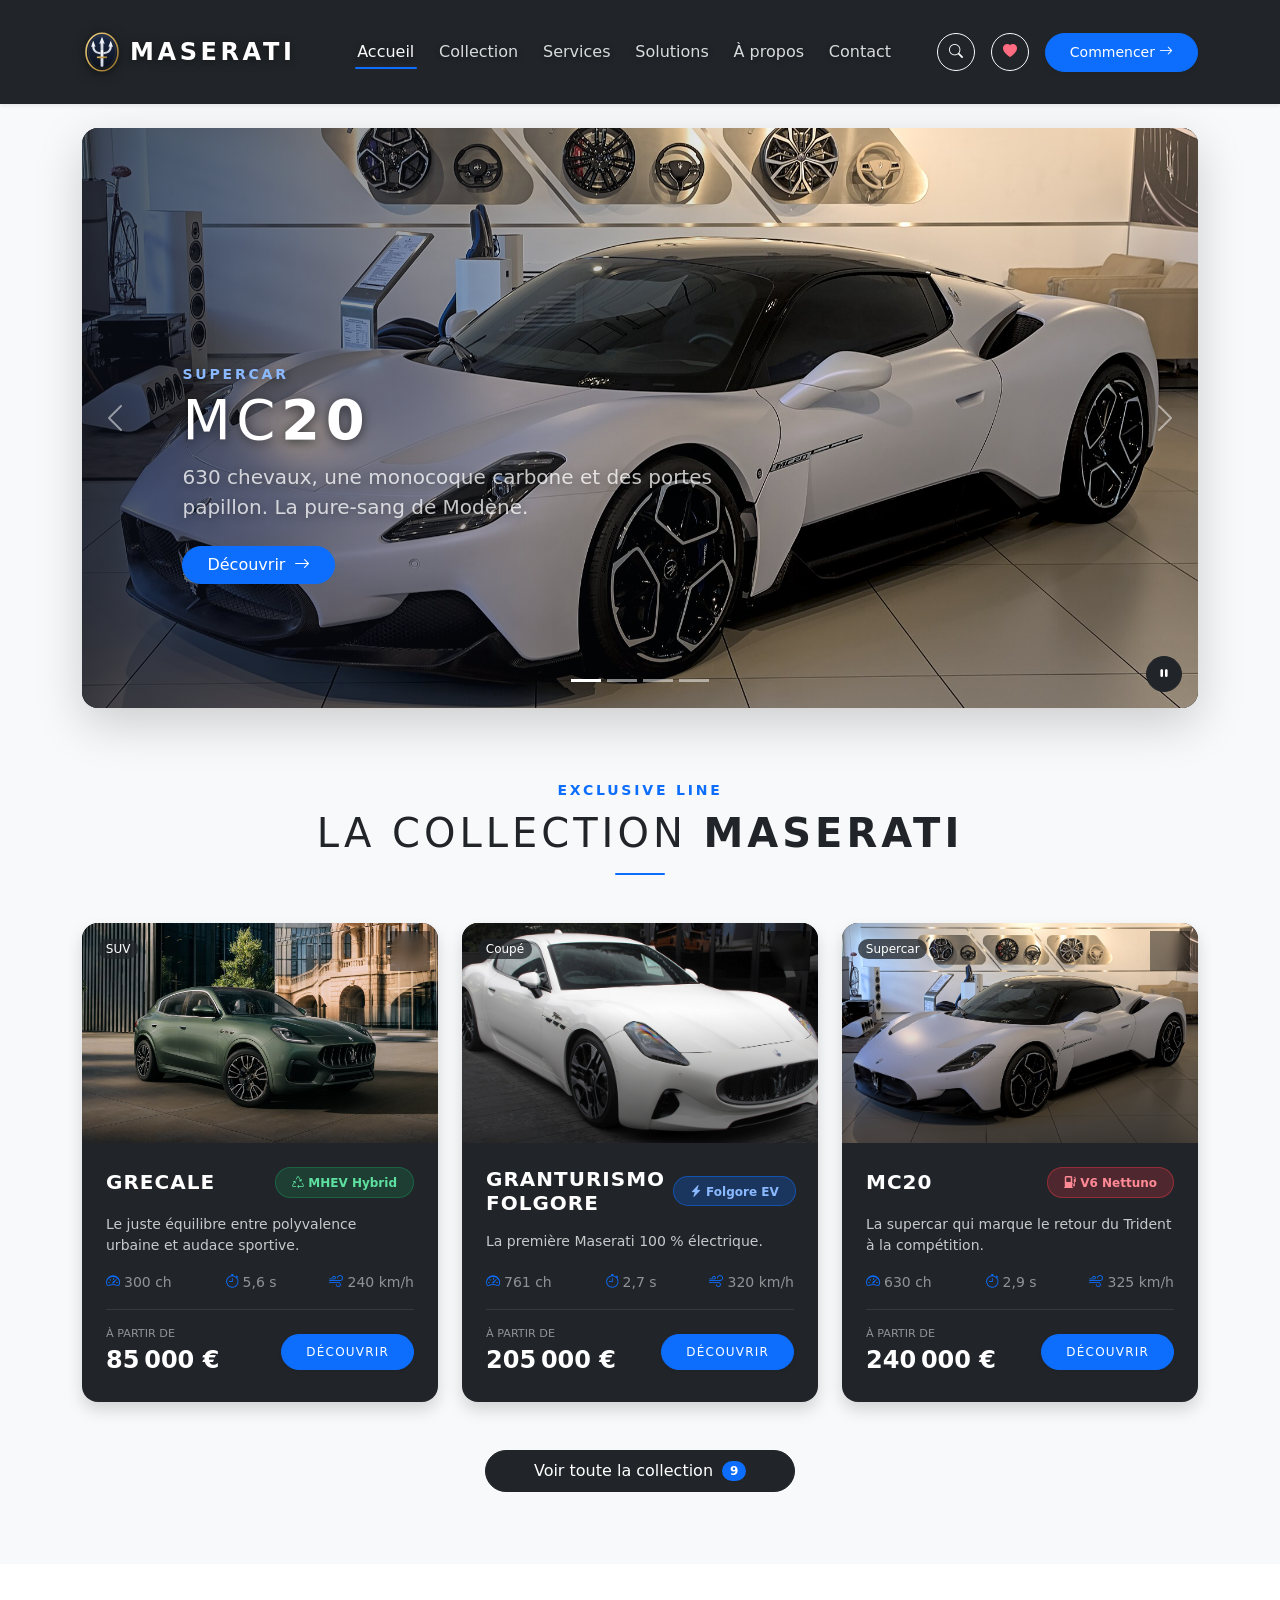
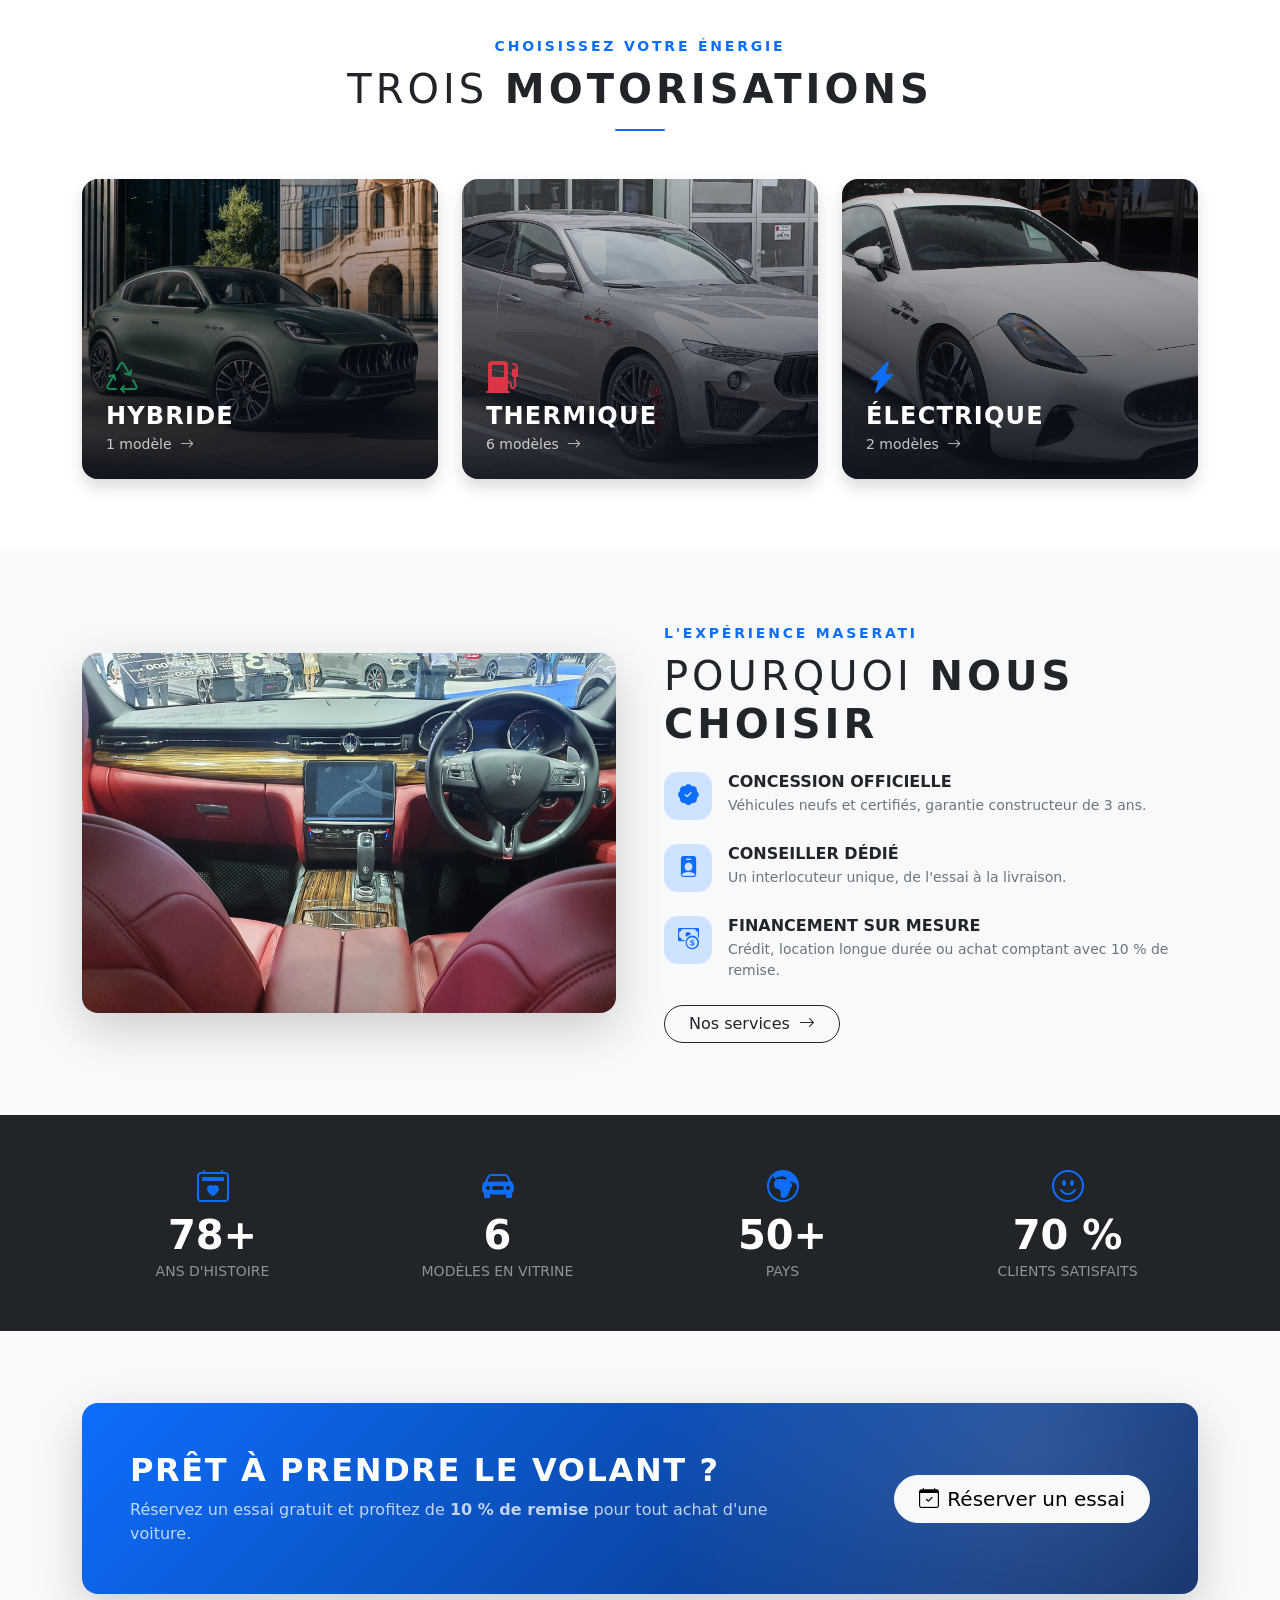
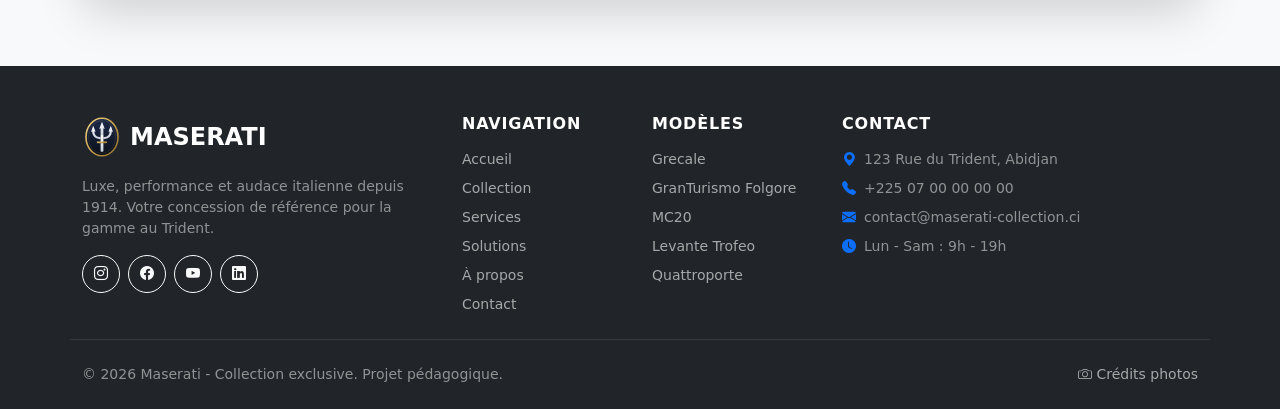
==== commit 9f0dbdb5: "Update navbar et carrousel" ====
--- a/index.html
+++ b/index.html
@@ -17,8 +17,9 @@
 
     <main id="contenu">
 
-      <!-- ================= CARROUSEL ================= -->
-      <section class="carousel slide carousel-fade hero-carousel" id="heroCarousel" data-bs-ride="carousel" data-bs-interval="6000" aria-label="Modèles à la une">
+      <!-- ================= CARROUSEL (séparé de la navbar par un espace) ================= -->
+      <div class="container mt-4">
+      <section class="carousel slide carousel-fade hero-carousel rounded-4 overflow-hidden shadow-lg" id="heroCarousel" data-bs-ride="carousel" data-bs-interval="5000" aria-label="Modèles à la une">
         <div class="carousel-indicators">
           <button type="button" data-bs-target="#heroCarousel" data-bs-slide-to="0" class="active" aria-current="true" aria-label="MC20"></button>
           <button type="button" data-bs-target="#heroCarousel" data-bs-slide-to="1" aria-label="GranTurismo Folgore"></button>
@@ -73,6 +74,7 @@
           <i class="bi bi-pause-fill" aria-hidden="true"></i>
         </button>
       </section>
+      </div>
 
       <!-- ================= MODÈLES À LA UNE ================= -->
       <section class="container py-5 my-4">
--- a/assets/css/style.css
+++ b/assets/css/style.css
@@ -41,13 +41,6 @@
 
 .site-header .navbar {
   transition: padding var(--mas-transition);
-}
-
-/* Voile léger pour garder le texte lisible sur la vidéo */
-.nav-video-overlay {
-  z-index: 0;
-  background: linear-gradient(90deg, rgba(0, 0, 0, 0.55), rgba(0, 0, 0, 0.2) 50%, rgba(0, 0, 0, 0.55));
-  pointer-events: none;
 }
 
 /* Au défilement, la barre devient plus compacte */
@@ -190,16 +183,17 @@
 }
 
 .hero-img {
-  height: min(78vh, 720px);
-  min-height: 420px;
+  height: min(68vh, 580px);
+  min-height: 380px;
   object-fit: cover;
 }
 
+/* Dégradé léger uniquement à gauche, derrière le texte : la photo reste claire */
 .hero-carousel .carousel-item::after {
   content: "";
   position: absolute;
   inset: 0;
-  background: linear-gradient(90deg, rgba(11, 15, 25, 0.85) 0%, rgba(11, 15, 25, 0.35) 55%, rgba(11, 15, 25, 0.1) 100%);
+  background: linear-gradient(90deg, rgba(11, 15, 25, 0.7) 0%, rgba(11, 15, 25, 0.25) 40%, transparent 65%);
   pointer-events: none;
 }
 
@@ -215,6 +209,7 @@
   right: 8%;
   bottom: 18%;
   max-width: 620px;
+  text-shadow: 0 2px 12px rgba(0, 0, 0, 0.6);
 }
 
 .hero-kicker {
